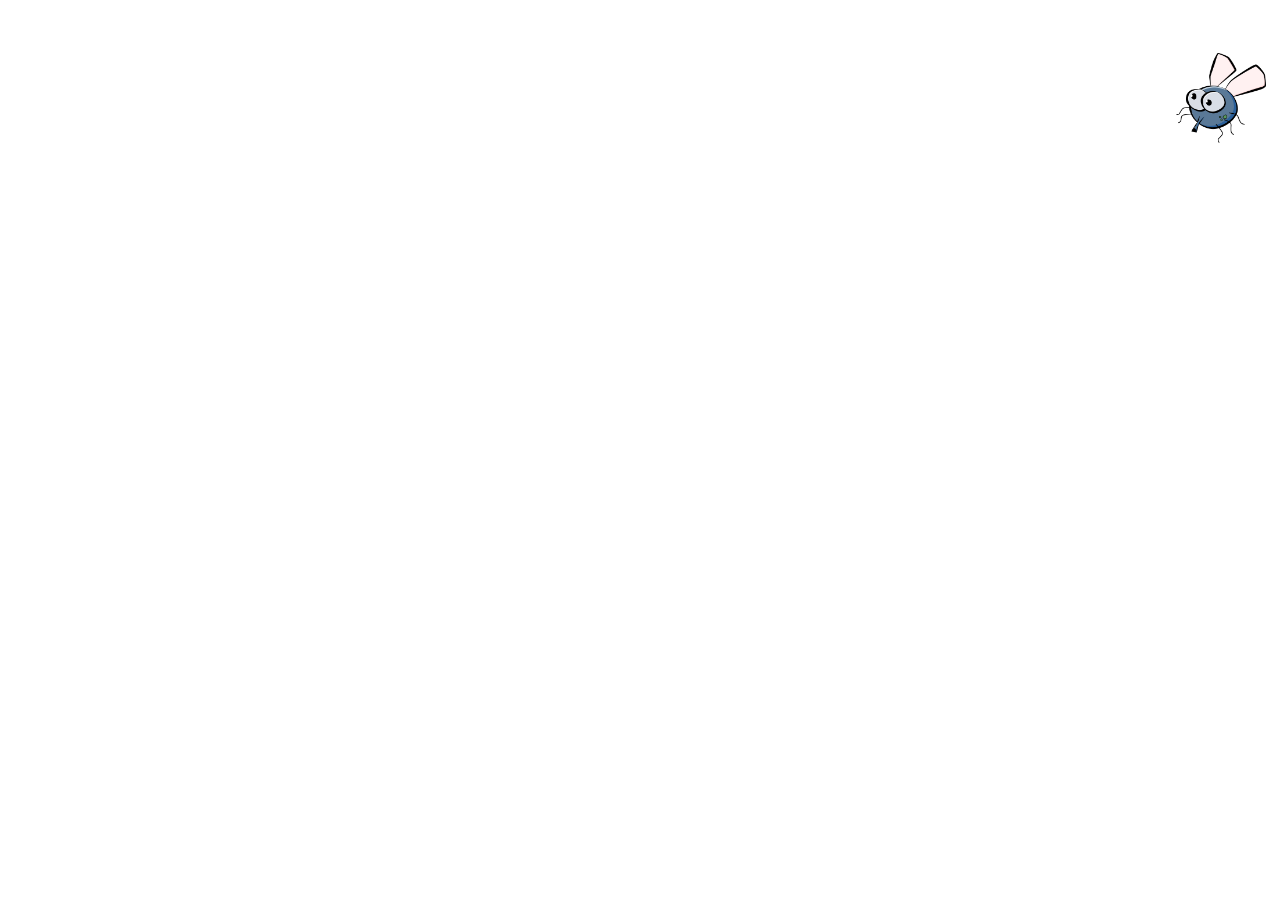
==== index.html @ 610334ee "mata mosquito" ====
<!DOCTYPE html>
<html lang="pt-BR">
<head>
    <meta charset="UTF-8">
    <meta name="viewport" content="width=device-width, initial-scale=1.0">
    <title>Mata Mosquito</title>
    <link rel="stylesheet" href="./src/css/style.css">
</head>
<body>
    <script src="./src/js/script.js"></script>
</body>
</html>
---- src/css/style.css ----
.mosquito1{
  width: 50px;
  height: 50px;  
}
.mosquito2{
    width: 70px;
    height: 70px;
}
.mosquito3{
    width: 90px;
    height: 90px;
}

.ladoA{
    transform: scaleX(1);
}
.ladoB{
    transform: scaleX(-1);
}
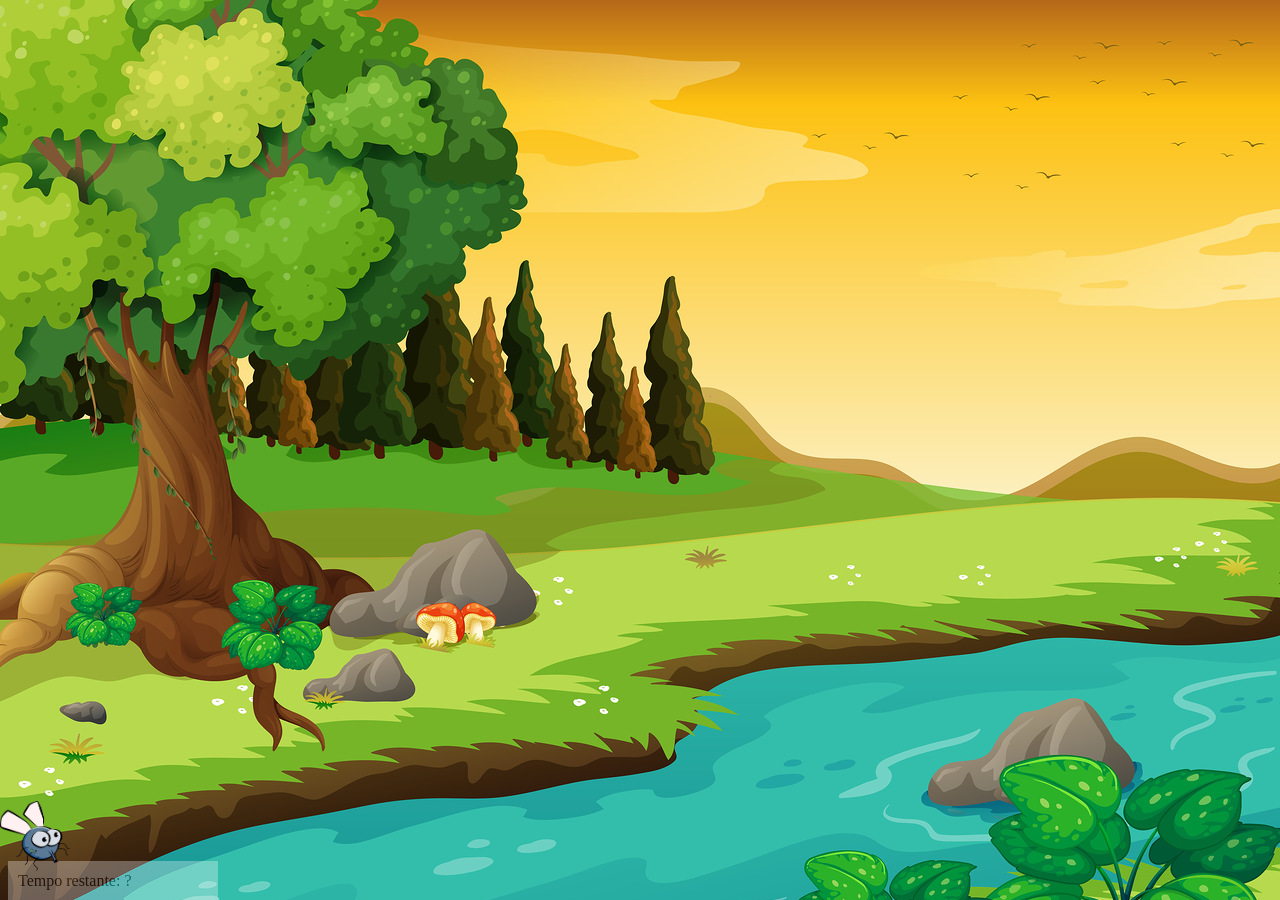
==== commit cbb45ece: "update" ====
--- a/index.html
+++ b/index.html
@@ -7,6 +7,13 @@
     <link rel="stylesheet" href="./src/css/style.css">
 </head>
 <body>
+
+    <div class="painel">
+        <div class="vidas"></div>
+
+        <div class="cronometro">Tempo restante: ?</div>
+    </div>
+
     <script src="./src/js/script.js"></script>
 </body>
 </html>
--- a/src/css/style.css
+++ b/src/css/style.css
@@ -1,3 +1,8 @@
+body{
+    background-image: url(../assets/img/bg.jpg);
+    background-repeat: no-repeat;
+}
+
 .mosquito1{
   width: 50px;
   height: 50px;  
@@ -16,4 +21,14 @@
 }
 .ladoB{
     transform: scaleX(-1);
+}
+
+.painel{
+    position: absolute;
+    width: 190px;
+    padding: 10px;
+    bottom: 0px;
+    border-top: solid 1px #ffffff;
+    background-color: #ffffff;
+    opacity: 30%;
 }
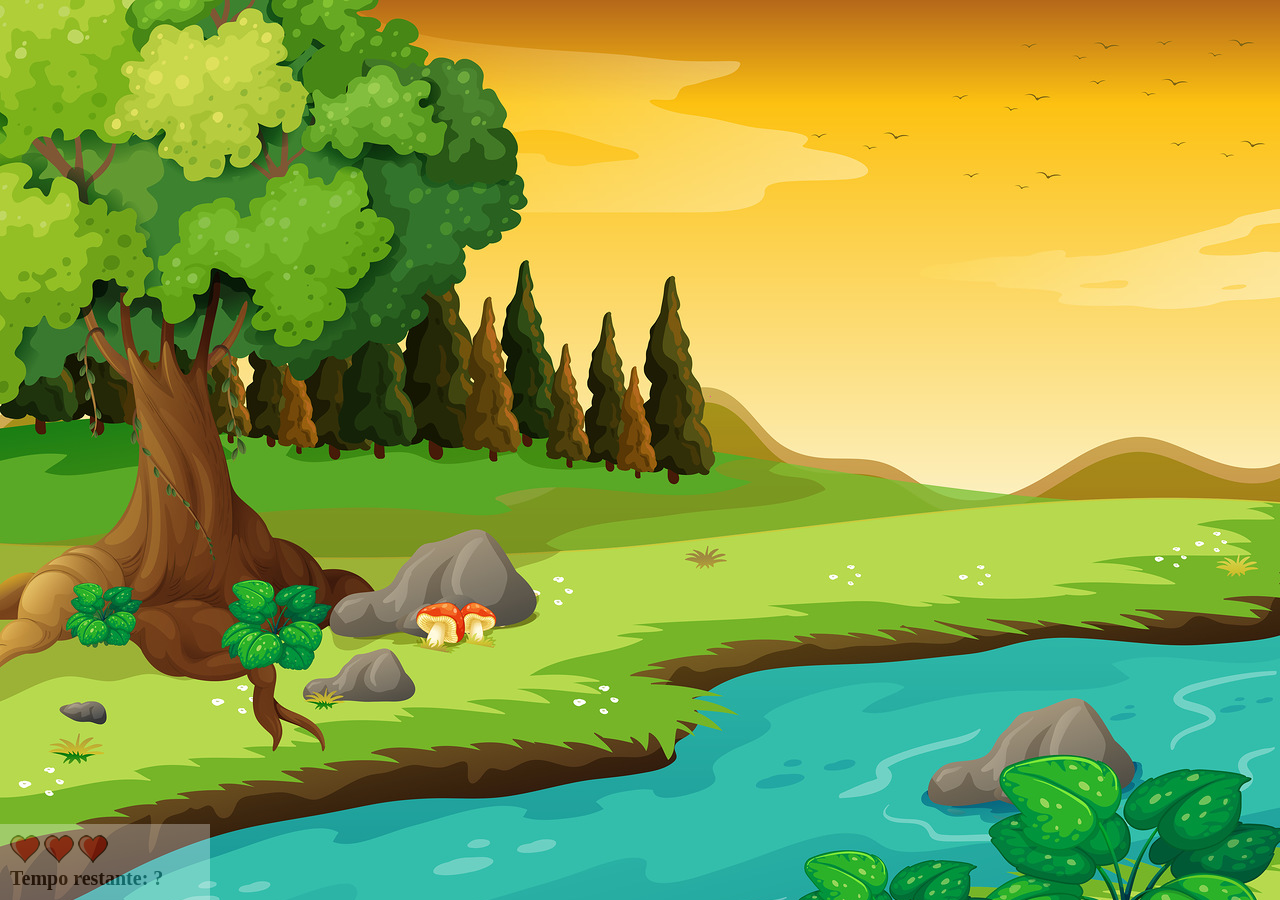
==== commit 2fcd50ac: "update" ====
--- a/index.html
+++ b/index.html
@@ -9,7 +9,11 @@
 <body>
 
     <div class="painel">
-        <div class="vidas"></div>
+        <div class="vidas">
+            <img id="v1" src="./src/assets/img/coracao_cheio.png" alt="">
+            <img id="v2" src="./src/assets/img/coracao_cheio.png" alt="">
+            <img id="v3" src="./src/assets/img/coracao_cheio.png" alt="">
+        </div>
 
         <div class="cronometro">Tempo restante: ?</div>
     </div>
--- a/src/css/style.css
+++ b/src/css/style.css
@@ -1,6 +1,7 @@
 body{
     background-image: url(../assets/img/bg.jpg);
     background-repeat: no-repeat;
+    background-size: cover;
 }
 
 .mosquito1{
@@ -27,8 +28,17 @@
     position: absolute;
     width: 190px;
     padding: 10px;
+    left: 0px;
     bottom: 0px;
     border-top: solid 1px #ffffff;
     background-color: #ffffff;
     opacity: 30%;
+}
+.vidas{
+    float: left;
+}
+.cronometro{
+    float: left;
+    font-size: 20px;
+    font-weight: bold;
 }
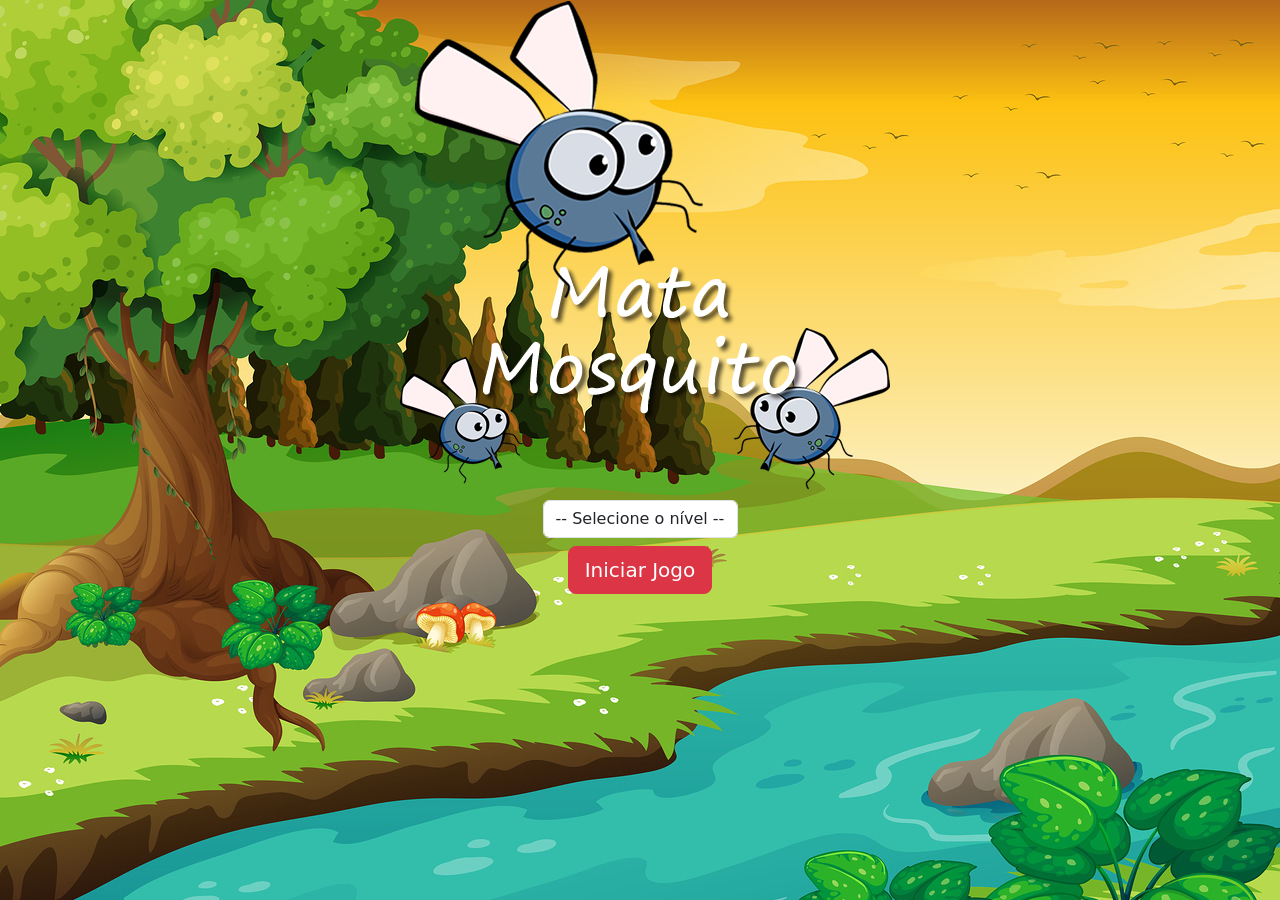
==== commit acbf68c0: "finalizando" ====
--- a/index.html
+++ b/index.html
@@ -4,20 +4,67 @@
     <meta charset="UTF-8">
     <meta name="viewport" content="width=device-width, initial-scale=1.0">
     <title>Mata Mosquito</title>
+    <link href="https://cdn.jsdelivr.net/npm/bootstrap@5.3.8/dist/css/bootstrap.min.css" rel="stylesheet" integrity="sha384-sRIl4kxILFvY47J16cr9ZwB07vP4J8+LH7qKQnuqkuIAvNWLzeN8tE5YBujZqJLB" crossorigin="anonymous">
     <link rel="stylesheet" href="./src/css/style.css">
 </head>
 <body>
-
-    <div class="painel">
-        <div class="vidas">
-            <img id="v1" src="./src/assets/img/coracao_cheio.png" alt="">
-            <img id="v2" src="./src/assets/img/coracao_cheio.png" alt="">
-            <img id="v3" src="./src/assets/img/coracao_cheio.png" alt="">
+    
+    <div class="container">
+        <div class="row">
+            <div class="col">
+                <div class="d-flex justify-content-center">
+                <img src="./src/assets/img/game.png" alt="">
+                </div>
+            </div>
         </div>
 
-        <div class="cronometro">Tempo restante: ?</div>
+            <div class="row">
+            <div class="col">
+                <div class="d-flex justify-content-center">
+
+                    <div class="mb-2">                    
+                    <select class="form-control" id="nivel">
+                        <option value="">-- Selecione o nível --</option>
+                        <option value="normal">Normal</option>
+                        <option value="dificil">Dificil</option>
+                        <option value="detetizador">Detetizador</option>
+                    </select>
+                   </div>
+                
+                </div>
+                    </div>
+                    </div>
+
+
+         <div class="row">
+            <div class="col">
+                <div class="d-flex justify-content-center">
+                <button type="button" class="btn btn-danger btn-lg" id="iniciar">Iniciar Jogo</button>
+                </div>
+            </div>
+        </div>
+
     </div>
 
-    <script src="./src/js/script.js"></script>
+<script>
+    const iniciar = document.querySelector('#iniciar')
+    
+
+    iniciar.addEventListener('click', iniciarJogo)
+    
+
+    function iniciarJogo(){
+
+        let nivel = document.querySelector('#nivel').value
+
+        if(nivel === ''){
+            alert('Selecione um nível')
+            return false
+        }
+
+        window.location.href = 'game.html?' + nivel
+        
+        }
+</script>
 </body>
 </html>
